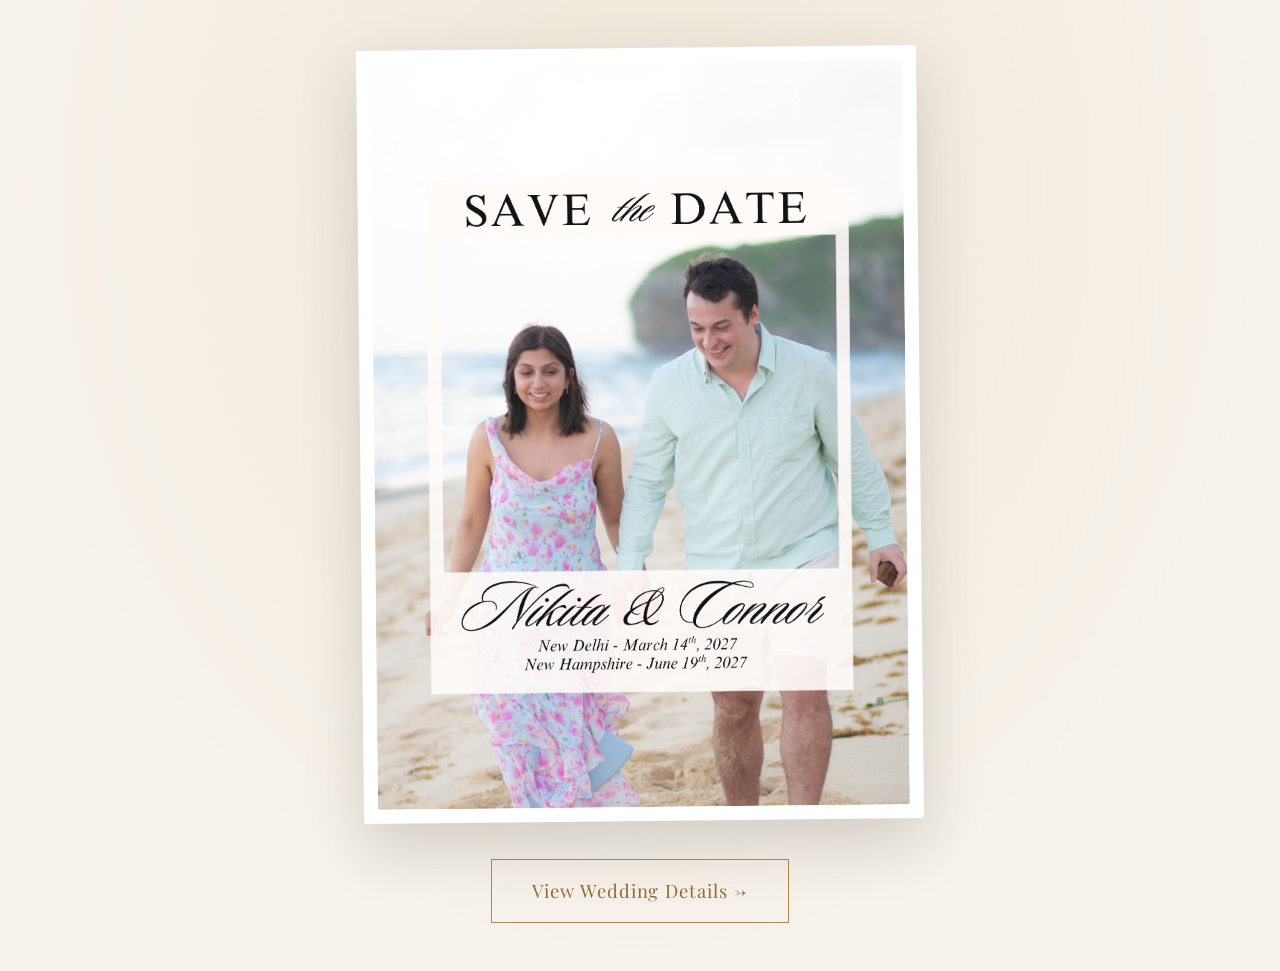
==== save_the_date/index.html @ 9e72f88c "Serve main page at root, move save-the-date to /save_the_date - Promote main.html to index.html so n" ====
<!DOCTYPE html>
<html lang="en">
<head>
    <meta charset="UTF-8">
    <meta name="viewport" content="width=device-width, initial-scale=1.0">
    <title>Save the Date — Nikita & Connor</title>
    <link rel="icon" href="../images/ring_icon.png">
    <link rel="preconnect" href="https://fonts.googleapis.com">
    <link rel="preconnect" href="https://fonts.gstatic.com" crossorigin>
    <link href="https://fonts.googleapis.com/css2?family=Playfair+Display:wght@500;600&display=swap" rel="stylesheet">
    <link rel="stylesheet" href="../style.css">
</head>
<body>
    <main class="landing">
        <div class="landing-card">
            <img src="../images/save_the_date.png" alt="Save the date">
        </div>

        <a class="btn" href="../">View Wedding Details &rarr;</a>
    </main>

    <!-- Content lives in content.js (edit that file to update the site) -->
    <script src="../content.js"></script>
    <script>
        // Keep the page title in sync with content.js.
        if (typeof WEDDING !== "undefined" && WEDDING.coupleNames) {
            document.title = "Save the Date — " + WEDDING.coupleNames;
        }
    </script>
</body>
</html>
---- style.css ----
/* =============================================================================
 *  Nikita & Connor — Wedding Site Styles
 *  Theme: photo-forward editorial (full-bleed imagery, asymmetric spreads,
 *  N&C monogram motif, warm ivory + charcoal + gold)
 * ========================================================================== */

/* ---- Design tokens -------------------------------------------------------- */
:root {
    --ivory:        #f7f2ea;   /* page background */
    --sand:         #efe6d8;   /* alternating band */
    --ink:          #2e2a26;   /* headings / dark text */
    --body-ink:     #4a443d;   /* body text */
    --muted:        #8a8177;   /* secondary text */
    --gold:         #b0894e;   /* primary accent */
    --gold-deep:    #916d38;   /* accent emphasis */
    --line:         #ded3c2;   /* hairline borders */
    --display:      'Cormorant Garamond', 'Playfair Display', 'Georgia', serif;
    --body:         'Georgia', 'Times New Roman', serif;
    --maxw:         1200px;
}

/* ---- Reset ---------------------------------------------------------------- */
* {
    margin: 0;
    padding: 0;
    box-sizing: border-box;
}

html {
    scroll-behavior: smooth;
    scroll-padding-top: 72px;
}

body {
    font-family: var(--body);
    line-height: 1.75;
    color: var(--body-ink);
    background-color: var(--ivory);
    -webkit-font-smoothing: antialiased;
}

h1, h2, h3 {
    font-family: var(--display);
    font-weight: 600;
    line-height: 1.08;
    color: var(--ink);
}

a {
    color: var(--gold-deep);
    text-decoration: none;
    transition: color 0.25s ease;
}
a:hover { color: var(--gold); }

img { display: block; max-width: 100%; }

/* Small uppercase label used above headings ("The Celebration", etc.) */
.eyebrow {
    font-family: var(--body);
    text-transform: uppercase;
    letter-spacing: 0.32em;
    font-size: 0.72rem;
    color: var(--gold-deep);
    display: block;
}

/* =============================================================================
 *  Monogram motif  ("N & C")
 * ========================================================================== */
.monogram {
    font-family: var(--display);
    font-weight: 600;
    letter-spacing: 0.02em;
    color: var(--ink);
    line-height: 1;
    white-space: nowrap;
}
.monogram .amp {
    color: var(--gold);
    font-style: italic;
    margin: 0 0.08em;
}

/* Ornamental divider: monogram flanked by two gold rules */
.mono-divider {
    display: flex;
    align-items: center;
    justify-content: center;
    gap: 20px;
    margin: 0 auto;
    max-width: 340px;
    color: var(--gold);
}
.mono-divider::before,
.mono-divider::after {
    content: "";
    flex: 1;
    height: 1px;
    background: linear-gradient(to right, transparent, var(--gold), transparent);
}
.mono-divider .monogram { font-size: 1.4rem; }

/* =============================================================================
 *  Navigation — transparent over hero, solid once scrolled
 * ========================================================================== */
.site-nav {
    position: fixed;
    top: 0;
    left: 0;
    right: 0;
    z-index: 100;
    transition: background 0.35s ease, box-shadow 0.35s ease, border-color 0.35s ease;
    border-bottom: 1px solid transparent;
}
.nav-inner {
    max-width: var(--maxw);
    margin: 0 auto;
    padding: 18px 28px;
    display: flex;
    align-items: center;
    justify-content: space-between;
    flex-wrap: wrap;
    gap: 6px 24px;
}
.nav-brand { font-size: 1.35rem; }

.nav-links {
    display: flex;
    flex-wrap: wrap;
    gap: 4px 26px;
    list-style: none;
}
.nav-links a {
    font-size: 0.82rem;
    text-transform: uppercase;
    letter-spacing: 0.16em;
    padding: 4px 2px;
    position: relative;
}
.nav-links a::after {
    content: "";
    position: absolute;
    left: 0; bottom: -2px;
    width: 0; height: 1.5px;
    background: var(--gold);
    transition: width 0.25s ease;
}
.nav-links a:hover::after { width: 100%; }

/* Hamburger toggle — hidden on desktop, shown on mobile */
.nav-toggle {
    display: none;
    background: none;
    border: none;
    cursor: pointer;
    padding: 8px;
    width: 42px;
    height: 38px;
    flex-direction: column;
    justify-content: center;
    gap: 5px;
}
.nav-toggle span {
    display: block;
    height: 2px;
    width: 24px;
    background: #fff;
    transition: transform 0.3s ease, opacity 0.3s ease, background 0.35s ease;
}
.site-nav.scrolled .nav-toggle span { background: var(--ink); }
/* Animate to an "X" when the menu is open */
.site-nav.menu-open .nav-toggle span:nth-child(1) { transform: translateY(7px) rotate(45deg); }
.site-nav.menu-open .nav-toggle span:nth-child(2) { opacity: 0; }
.site-nav.menu-open .nav-toggle span:nth-child(3) { transform: translateY(-7px) rotate(-45deg); }

/* Over the hero: light text, no background */
.site-nav .nav-brand,
.site-nav .nav-links a { color: #fff; transition: color 0.35s ease; }
.site-nav .nav-links a::after { background: #fff; }

/* Scrolled state (toggled by JS): solid ivory bar with dark text */
.site-nav.scrolled {
    background: rgba(247, 242, 234, 0.95);
    backdrop-filter: blur(10px);
    border-bottom-color: var(--line);
    box-shadow: 0 2px 20px rgba(46, 42, 38, 0.06);
}
.site-nav.scrolled .nav-brand,
.site-nav.scrolled .nav-links a { color: var(--ink); }
.site-nav.scrolled .nav-links a:hover { color: var(--gold-deep); }
.site-nav.scrolled .nav-links a::after { background: var(--gold); }

/* =============================================================================
 *  Full-bleed hero
 * ========================================================================== */
.hero {
    position: relative;
    min-height: 100vh;
    display: flex;
    flex-direction: column;
    align-items: center;
    justify-content: center;
    text-align: center;
    color: #fff;
    padding: 120px 24px 90px;
    overflow: hidden;
}
.hero-bg {
    position: absolute;
    inset: 0;
    background-size: cover;
    background-position: center;
    z-index: -2;
}
/* Legibility wash over the photo */
.hero::before {
    content: "";
    position: absolute;
    inset: 0;
    z-index: -1;
    background: linear-gradient(180deg,
        rgba(30, 26, 22, 0.45) 0%,
        rgba(30, 26, 22, 0.25) 40%,
        rgba(30, 26, 22, 0.55) 100%);
}
.hero .hero-eyebrow {
    color: rgba(255, 255, 255, 0.85);
    margin-top: 22px;
}
.hero h1 {
    color: #fff;
    font-size: clamp(3.2rem, 9vw, 6.5rem);
    font-weight: 500;
    letter-spacing: 0.01em;
    text-shadow: 0 2px 30px rgba(0, 0, 0, 0.35);
}
.hero h1 .amp { color: var(--gold); font-style: italic; }
.hero .hero-sub {
    margin-top: 18px;
    font-family: var(--display);
    font-style: italic;
    font-size: clamp(1.2rem, 3vw, 1.7rem);
    color: rgba(255, 255, 255, 0.92);
}

/* =============================================================================
 *  Intro band
 * ========================================================================== */
.intro-band {
    text-align: center;
    padding: 90px 24px 80px;
    max-width: 760px;
    margin: 0 auto;
}
.intro-band .mono-divider { margin-bottom: 28px; }
.intro-band p {
    font-family: var(--display);
    font-size: clamp(1.35rem, 2.6vw, 1.7rem);
    line-height: 1.6;
    color: var(--ink);
    font-weight: 500;
}

/* =============================================================================
 *  Alternating editorial spreads (New Delhi / New Hampshire)
 * ========================================================================== */
.spread {
    display: grid;
    grid-template-columns: 1.05fr 0.95fr;
    align-items: center;
    max-width: var(--maxw);
    margin: 0 auto;
    gap: clamp(28px, 5vw, 72px);
    padding: 70px 28px;
}
.spread-photo {
    position: relative;
}
.spread-photo img {
    width: 100%;
    height: clamp(420px, 62vh, 640px);
    object-fit: cover;
    border-radius: 2px;
}
/* Off-set gold frame behind the photo for an editorial, hand-placed feel */
.spread-photo::before {
    content: "";
    position: absolute;
    inset: 0;
    border: 1px solid var(--gold);
    border-radius: 2px;
    transform: translate(18px, 18px);
    z-index: -1;
    opacity: 0.6;
}
.spread-body .eyebrow { margin-bottom: 14px; }
.spread-body h2 {
    font-size: clamp(2.4rem, 5vw, 3.4rem);
    font-weight: 500;
    margin-bottom: 6px;
}
.spread-meta {
    list-style: none;
    margin: 18px 0 22px;
    border-top: 1px solid var(--line);
}
.spread-meta li {
    display: flex;
    gap: 18px;
    padding: 11px 0;
    border-bottom: 1px solid var(--line);
    font-size: 1.02rem;
}
.spread-meta .k {
    flex: 0 0 96px;
    font-family: var(--display);
    font-size: 1.1rem;
    color: var(--gold-deep);
}
.spread-meta .v { color: var(--body-ink); }
.spread-desc { font-size: 1.08rem; color: var(--body-ink); }

/* Venue "View on map" link */
.map-link {
    color: var(--gold-deep);
    border-bottom: 1px solid var(--line);
    transition: color 0.25s ease, border-color 0.25s ease;
    white-space: nowrap;
}
.map-link:hover { color: var(--gold); border-bottom-color: var(--gold); }
.map-link .map-pin { font-size: 0.9em; }

/* Reverse layout: photo on the right for the second spread */
.spread.reverse .spread-photo { order: 2; }
.spread.reverse .spread-photo::before { transform: translate(-18px, 18px); }

/* Sand band wrapper for the second spread */
.band-sand { background: var(--sand); }

/* =============================================================================
 *  FAQ
 * ========================================================================== */
.faq-section {
    max-width: var(--maxw);
    margin: 0 auto;
    padding: 90px 28px;
}
.section-head { text-align: center; margin-bottom: 46px; }
.section-head .eyebrow { margin-bottom: 12px; }
.section-head h2 { font-size: clamp(2.2rem, 5vw, 3rem); font-weight: 500; }

.faq-groups {
    display: grid;
    grid-template-columns: 1fr 1fr;
    gap: 48px;
    align-items: start;
}
/* Each group (New Delhi / New Hampshire) is itself collapsible */
.faq-group > summary {
    cursor: pointer;
    list-style: none;
    display: flex;
    align-items: center;
    justify-content: center;
    gap: 12px;
    padding-bottom: 16px;
    margin-bottom: 20px;
    border-bottom: 1px solid var(--line);
}
.faq-group > summary::-webkit-details-marker { display: none; }
.faq-group > summary h3 {
    font-size: 1.6rem;
    font-weight: 500;
    color: var(--gold-deep);
    font-style: italic;
    display: inline;
}
/* Chevron that rotates when the group is open */
.faq-group > summary::after {
    content: "\203A"; /* › */
    color: var(--gold);
    font-size: 1.6rem;
    line-height: 1;
    transform: rotate(90deg);
    transition: transform 0.25s ease;
}
.faq-group[open] > summary::after { transform: rotate(-90deg); }
.faq-item { border-bottom: 1px solid var(--line); }
.faq-item summary {
    cursor: pointer;
    list-style: none;
    padding: 18px 4px;
    font-family: var(--display);
    font-size: 1.25rem;
    color: var(--ink);
    display: flex;
    justify-content: space-between;
    align-items: center;
    gap: 12px;
}
.faq-item summary::-webkit-details-marker { display: none; }
.faq-item summary::after {
    content: "+";
    color: var(--gold);
    font-size: 1.4rem;
    line-height: 1;
    font-family: var(--body);
}
.faq-item[open] summary::after { content: "\2013"; }
.faq-answer { padding: 0 4px 18px; color: var(--muted); font-size: 1.02rem; }
.faq-answer p { margin: 0; }
.faq-answer ul { list-style: disc; padding-left: 1.4em; margin: 8px 0 0; }
.faq-answer li { margin: 4px 0; }

/* =============================================================================
 *  Masonry photo gallery
 * ========================================================================== */
.gallery-section { padding: 90px 28px 100px; max-width: var(--maxw); margin: 0 auto; }
.gallery {
    column-count: 3;
    column-gap: 16px;
}
.gallery-item {
    display: block;
    width: 100%;
    padding: 0;
    margin: 0 0 16px;
    border: none;
    background: none;
    cursor: pointer;
    break-inside: avoid;
    position: relative;
    overflow: hidden;
    border-radius: 2px;
}
.gallery-item img {
    width: 100%;
    height: auto;
    transition: transform 0.5s ease, filter 0.5s ease;
}
.gallery-item::after {
    content: "";
    position: absolute;
    inset: 0;
    background: rgba(46, 42, 38, 0);
    transition: background 0.4s ease;
}
.gallery-item:hover img { transform: scale(1.04); }
.gallery-item:hover::after { background: rgba(46, 42, 38, 0.12); }
.gallery-item:focus-visible { outline: 3px solid var(--gold); outline-offset: 2px; }

/* =============================================================================
 *  Lightbox
 * ========================================================================== */
.lightbox {
    position: fixed;
    inset: 0;
    z-index: 200;
    background: rgba(26, 22, 18, 0.94);
    display: none;
    align-items: center;
    justify-content: center;
    padding: 24px;
}
.lightbox.open { display: flex; }
.lightbox img {
    max-width: 92vw;
    max-height: 86vh;
    border-radius: 3px;
    box-shadow: 0 20px 60px rgba(0, 0, 0, 0.55);
}
.lightbox-btn {
    position: absolute;
    background: rgba(255, 255, 255, 0.12);
    color: #fff;
    border: none;
    font-size: 2.2rem;
    line-height: 1;
    width: 54px;
    height: 54px;
    border-radius: 50%;
    cursor: pointer;
    transition: background 0.25s ease;
    display: flex;
    align-items: center;
    justify-content: center;
}
.lightbox-btn:hover { background: rgba(255, 255, 255, 0.28); }
.lightbox-close { top: 22px; right: 22px; font-size: 1.9rem; }
.lightbox-prev  { left: 22px;  top: 50%; transform: translateY(-50%); }
.lightbox-next  { right: 22px; top: 50%; transform: translateY(-50%); }

/* =============================================================================
 *  Save-the-date landing (index.html)
 * ========================================================================== */
.landing {
    min-height: 100vh;
    display: flex;
    flex-direction: column;
    align-items: center;
    justify-content: center;
    text-align: center;
    padding: 48px 20px;
    background: radial-gradient(ellipse at 50% 20%, var(--sand) 0%, var(--ivory) 70%);
}
.landing-card {
    background: #fff;
    padding: 14px;
    border-radius: 3px;
    box-shadow: 0 24px 60px rgba(46, 42, 38, 0.18);
    max-width: 560px;
    transform: rotate(-0.6deg); /* subtle hand-placed tilt */
}
.landing-card img { width: 100%; border-radius: 2px; }

/* Shared call-to-action button */
.btn {
    display: inline-block;
    margin-top: 38px;
    padding: 15px 40px;
    background: transparent;
    color: var(--gold-deep);
    border: 1px solid var(--gold);
    font-family: var(--display);
    font-size: 1.15rem;
    letter-spacing: 0.05em;
    border-radius: 0;
    transition: background 0.3s ease, color 0.3s ease;
}
.btn:hover { background: var(--gold); color: #fff; }

/* =============================================================================
 *  Footer
 * ========================================================================== */
footer {
    background: var(--ink);
    color: var(--ivory);
    text-align: center;
    padding: 56px 20px;
}
footer .monogram { color: #fff; font-size: 1.8rem; margin-bottom: 14px; }
footer .monogram .amp { color: var(--gold); }
footer a, footer a:visited {
    color: var(--ivory);
    border-bottom: 1px solid var(--gold);
    padding-bottom: 2px;
}
footer a:hover { color: #fff; }

/* =============================================================================
 *  Responsive
 * ========================================================================== */
@media (max-width: 860px) {
    .spread {
        grid-template-columns: 1fr;
        gap: 32px;
        padding: 56px 24px;
    }
    .spread.reverse .spread-photo { order: 0; }
    .spread-photo::before,
    .spread.reverse .spread-photo::before { transform: translate(12px, 12px); }
    .spread-photo img { height: clamp(340px, 56vh, 460px); }

    .faq-groups { grid-template-columns: 1fr; gap: 40px; }
    .gallery { column-count: 2; }

    /* Solid nav on mobile from the start so the brand + toggle stay readable */
    .site-nav {
        background: rgba(247, 242, 234, 0.96);
        border-bottom-color: var(--line);
    }
    .site-nav .nav-brand { color: var(--ink); }
    .nav-toggle span { background: var(--ink); }

    .nav-inner {
        justify-content: space-between;
        align-items: center;
        padding: 12px 20px;
        flex-wrap: nowrap;
    }
    .nav-toggle { display: flex; }

    /* Collapsed dropdown panel */
    .nav-links {
        position: absolute;
        top: 100%;
        left: 0;
        right: 0;
        flex-direction: column;
        align-items: center;
        gap: 0;
        background: rgba(247, 242, 234, 0.98);
        backdrop-filter: blur(10px);
        border-bottom: 1px solid var(--line);
        box-shadow: 0 8px 20px rgba(46, 42, 38, 0.08);
        overflow: hidden;
        max-height: 0;
        transition: max-height 0.35s ease;
    }
    .site-nav.menu-open .nav-links { max-height: 60vh; }

    .nav-links li { width: 100%; text-align: center; }
    .nav-links a {
        display: block;
        color: var(--ink);
        padding: 15px 0;
        font-size: 0.82rem;
        letter-spacing: 0.16em;
        border-top: 1px solid var(--line);
    }
    .nav-links li:first-child a { border-top: none; }
    .nav-links a::after { display: none; }
}

@media (max-width: 500px) {
    .gallery { column-count: 1; }
    .spread-meta li { flex-direction: column; gap: 2px; }
    .spread-meta .k { flex-basis: auto; }
    html { scroll-padding-top: 110px; }
}
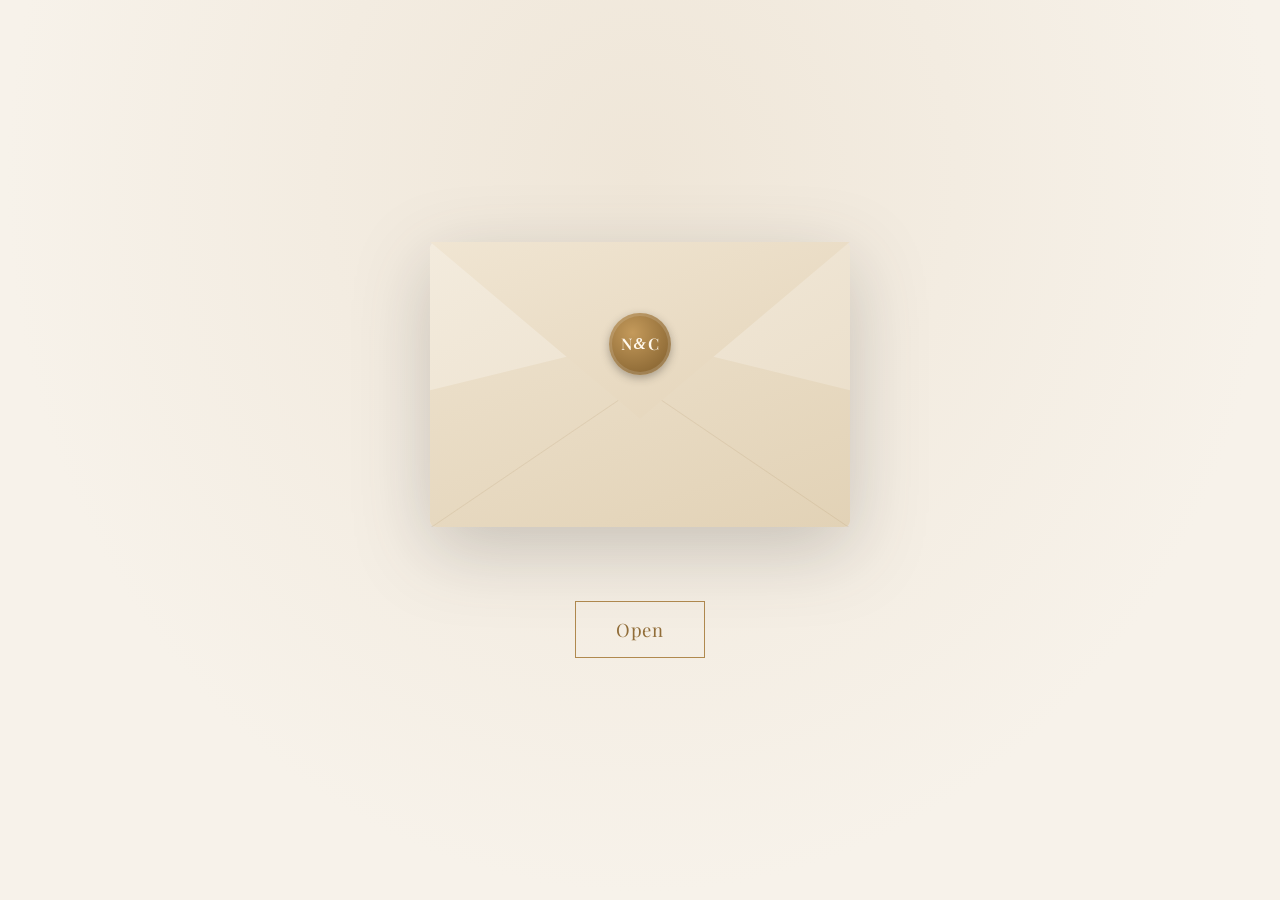
==== commit 2fa1ade7: "Simplify save-the-date to click-to-reveal envelope - Replace the emerge-from-envelope animation with" ====
--- a/save_the_date/index.html
+++ b/save_the_date/index.html
@@ -12,11 +12,26 @@
 </head>
 <body>
     <main class="landing">
-        <div class="landing-card">
-            <img src="../images/save_the_date.png" alt="Save the date">
+        <!-- Closed envelope + Open button. Clicking "Open" reveals the
+             save-the-date card (a simple fade-in). -->
+        <div class="envelope-stage" id="stage">
+            <div class="envelope" role="img" aria-label="A sealed envelope">
+                <div class="env-back"></div>
+                <div class="env-front"></div>
+                <div class="env-flap">
+                    <span class="wax-seal monogram">N <span class="amp">&amp;</span> C</span>
+                </div>
+            </div>
         </div>
 
-        <a class="btn" href="../">View Wedding Details &rarr;</a>
+        <button class="btn" id="open-btn" type="button">Open</button>
+
+        <div class="reveal" id="reveal">
+            <div class="landing-card">
+                <img src="../images/save_the_date.png" alt="Save the date">
+            </div>
+            <a class="btn" href="../index.html">View Wedding Details &rarr;</a>
+        </div>
     </main>
 
     <!-- Content lives in content.js (edit that file to update the site) -->
@@ -26,6 +41,12 @@
         if (typeof WEDDING !== "undefined" && WEDDING.coupleNames) {
             document.title = "Save the Date — " + WEDDING.coupleNames;
         }
+
+        // Clicking "Open" hides the envelope + button and fades in the card.
+        var landing = document.querySelector(".landing");
+        document.getElementById("open-btn").addEventListener("click", function () {
+            landing.classList.add("opened");
+        });
     </script>
 </body>
 </html>
--- a/style.css
+++ b/style.css
@@ -413,6 +413,20 @@
 .faq-answer ul { list-style: disc; padding-left: 1.4em; margin: 8px 0 0; }
 .faq-answer li { margin: 4px 0; }
 
+/* Closing note below the FAQ groups */
+.faq-footnote {
+    text-align: center;
+    margin-top: 48px;
+    font-family: var(--display);
+    font-style: italic;
+    font-size: 1.3rem;
+    color: var(--ink);
+}
+.faq-footnote a {
+    border-bottom: 1px solid var(--gold);
+    padding-bottom: 1px;
+}
+
 /* =============================================================================
  *  Masonry photo gallery
  * ========================================================================== */
@@ -512,7 +526,104 @@
     max-width: 560px;
     transform: rotate(-0.6deg); /* subtle hand-placed tilt */
 }
-.landing-card img { width: 100%; border-radius: 2px; }
+.landing-card img { width: 100%; border-radius: 2px; display: block; }
+
+/* =============================================================================
+ *  Save-the-date: sealed envelope -> click "Open" -> card fades in
+ * ========================================================================== */
+.envelope-stage {
+    width: min(420px, 84vw);
+    margin: 0 auto 36px;
+    display: flex;
+    justify-content: center;
+}
+
+.envelope {
+    position: relative;
+    width: 100%;
+    aspect-ratio: 5 / 3.4;
+    filter: drop-shadow(0 22px 38px rgba(46, 42, 38, 0.22));
+}
+
+/* Envelope body — back panel */
+.env-back {
+    position: absolute;
+    inset: 0;
+    background: linear-gradient(150deg, #f3ebdd 0%, #e9dcc6 100%);
+    border-radius: 6px;
+    z-index: 1;
+}
+
+/* Front pocket — peaks up at the center */
+.env-front {
+    position: absolute;
+    inset: 0;
+    z-index: 3;
+    border-radius: 6px;
+    background: linear-gradient(160deg, #efe4d1 0%, #e2d2b6 100%);
+    clip-path: polygon(0 52%, 50% 34%, 100% 52%, 100% 100%, 0 100%);
+    box-shadow: inset 0 1px 0 rgba(255, 255, 255, 0.4);
+}
+/* Subtle diagonal creases running up to the pocket's center peak */
+.env-front::after {
+    content: "";
+    position: absolute;
+    inset: 0;
+    background:
+        linear-gradient(to top right, transparent 49.6%, rgba(146, 109, 56, 0.12) 49.8%, transparent 50%),
+        linear-gradient(to top left,  transparent 49.6%, rgba(146, 109, 56, 0.12) 49.8%, transparent 50%);
+}
+
+/* Top flap — closed (pointing down) */
+.env-flap {
+    position: absolute;
+    top: 0;
+    left: 0;
+    right: 0;
+    height: 62%;
+    z-index: 6;
+    background: linear-gradient(160deg, #f0e5d2 0%, #e4d4b9 100%);
+    clip-path: polygon(0 0, 100% 0, 50% 100%);
+}
+
+/* Wax seal on the flap tip */
+.wax-seal {
+    position: absolute;
+    top: 58%;
+    left: 50%;
+    transform: translate(-50%, -50%);
+    width: 62px;
+    height: 62px;
+    border-radius: 50%;
+    background: radial-gradient(circle at 38% 32%, #c49a5b, var(--gold-deep) 70%);
+    box-shadow: 0 3px 8px rgba(46, 42, 38, 0.35), inset 0 0 0 3px rgba(255, 255, 255, 0.14);
+    color: #fff8ec;
+    font-size: 1rem;
+    display: flex;
+    align-items: center;
+    justify-content: center;
+    letter-spacing: 0.02em;
+}
+.wax-seal .amp { color: #fff8ec; }
+
+/* The revealed save-the-date card — hidden until "Open" is clicked */
+.reveal {
+    display: none;
+    flex-direction: column;
+    align-items: center;
+    animation: reveal-fade 1.1s ease both;
+}
+.reveal .btn { margin-top: 32px; }
+
+@keyframes reveal-fade {
+    from { opacity: 0; transform: translateY(14px); }
+    to   { opacity: 1; transform: translateY(0); }
+}
+
+/* Opened state: hide the envelope + Open button, show the card */
+.landing.opened .envelope-stage,
+.landing.opened #open-btn { display: none; }
+.landing.opened .reveal { display: flex; }
 
 /* Shared call-to-action button */
 .btn {
@@ -601,7 +712,9 @@
     .site-nav.menu-open .nav-links { max-height: 60vh; }
 
     .nav-links li { width: 100%; text-align: center; }
-    .nav-links a {
+    /* Prefix with .site-nav so the dark text wins over the over-hero
+       white-link rule even when the menu is opened before scrolling. */
+    .site-nav .nav-links a {
         display: block;
         color: var(--ink);
         padding: 15px 0;
@@ -609,6 +722,7 @@
         letter-spacing: 0.16em;
         border-top: 1px solid var(--line);
     }
+    .site-nav .nav-links a:hover { color: var(--gold-deep); }
     .nav-links li:first-child a { border-top: none; }
     .nav-links a::after { display: none; }
 }
